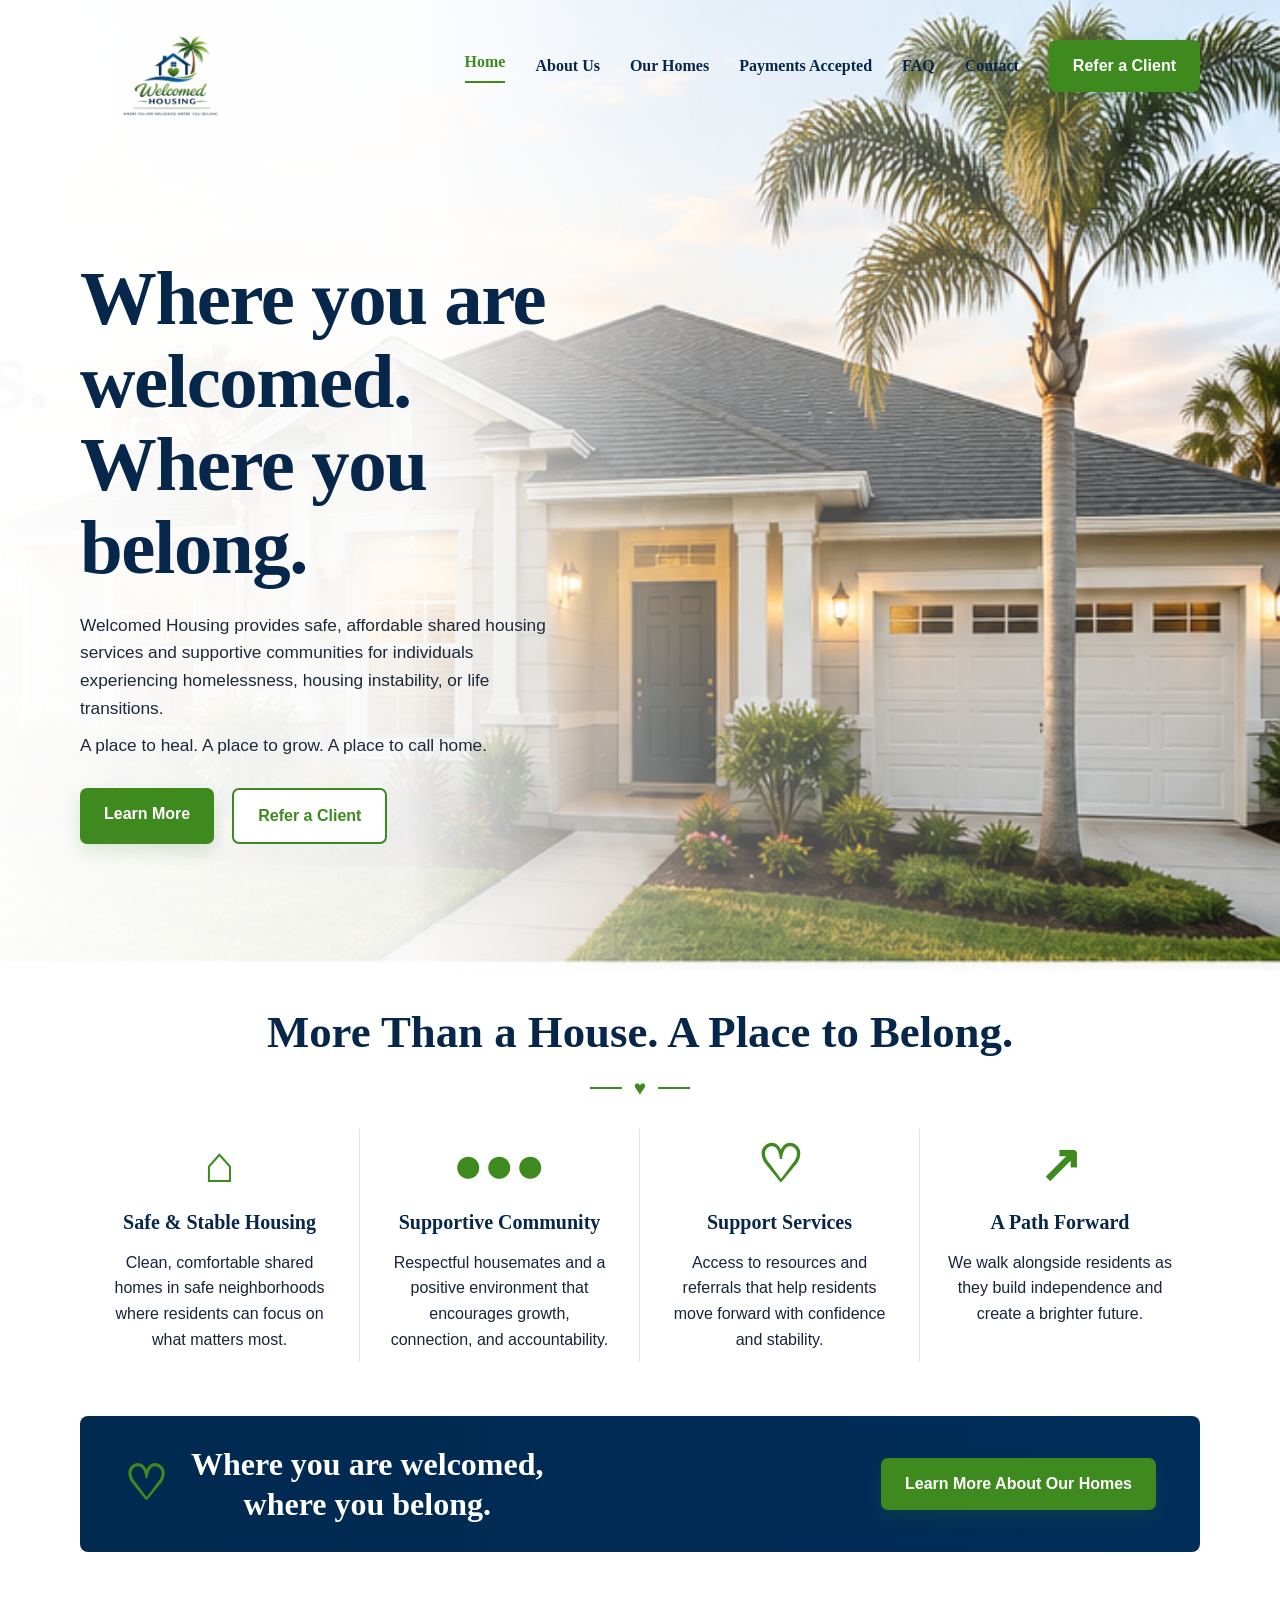
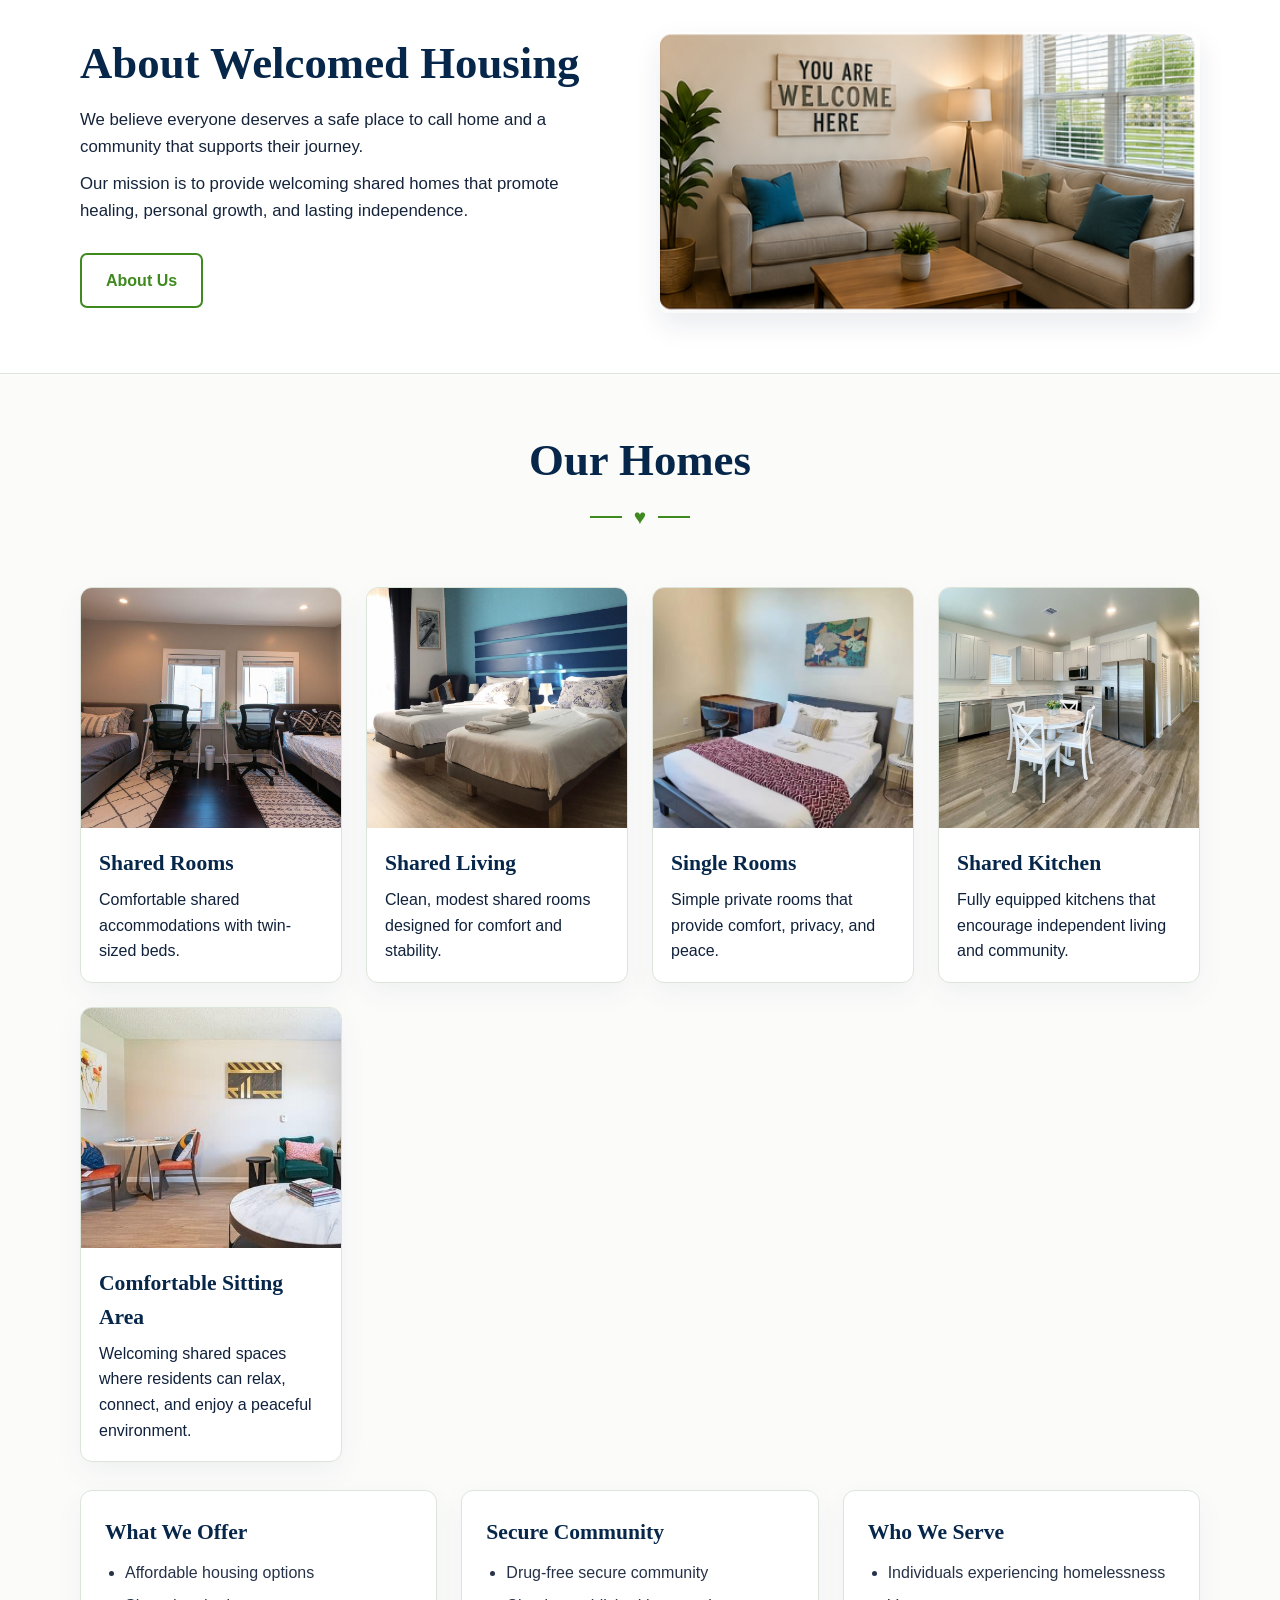
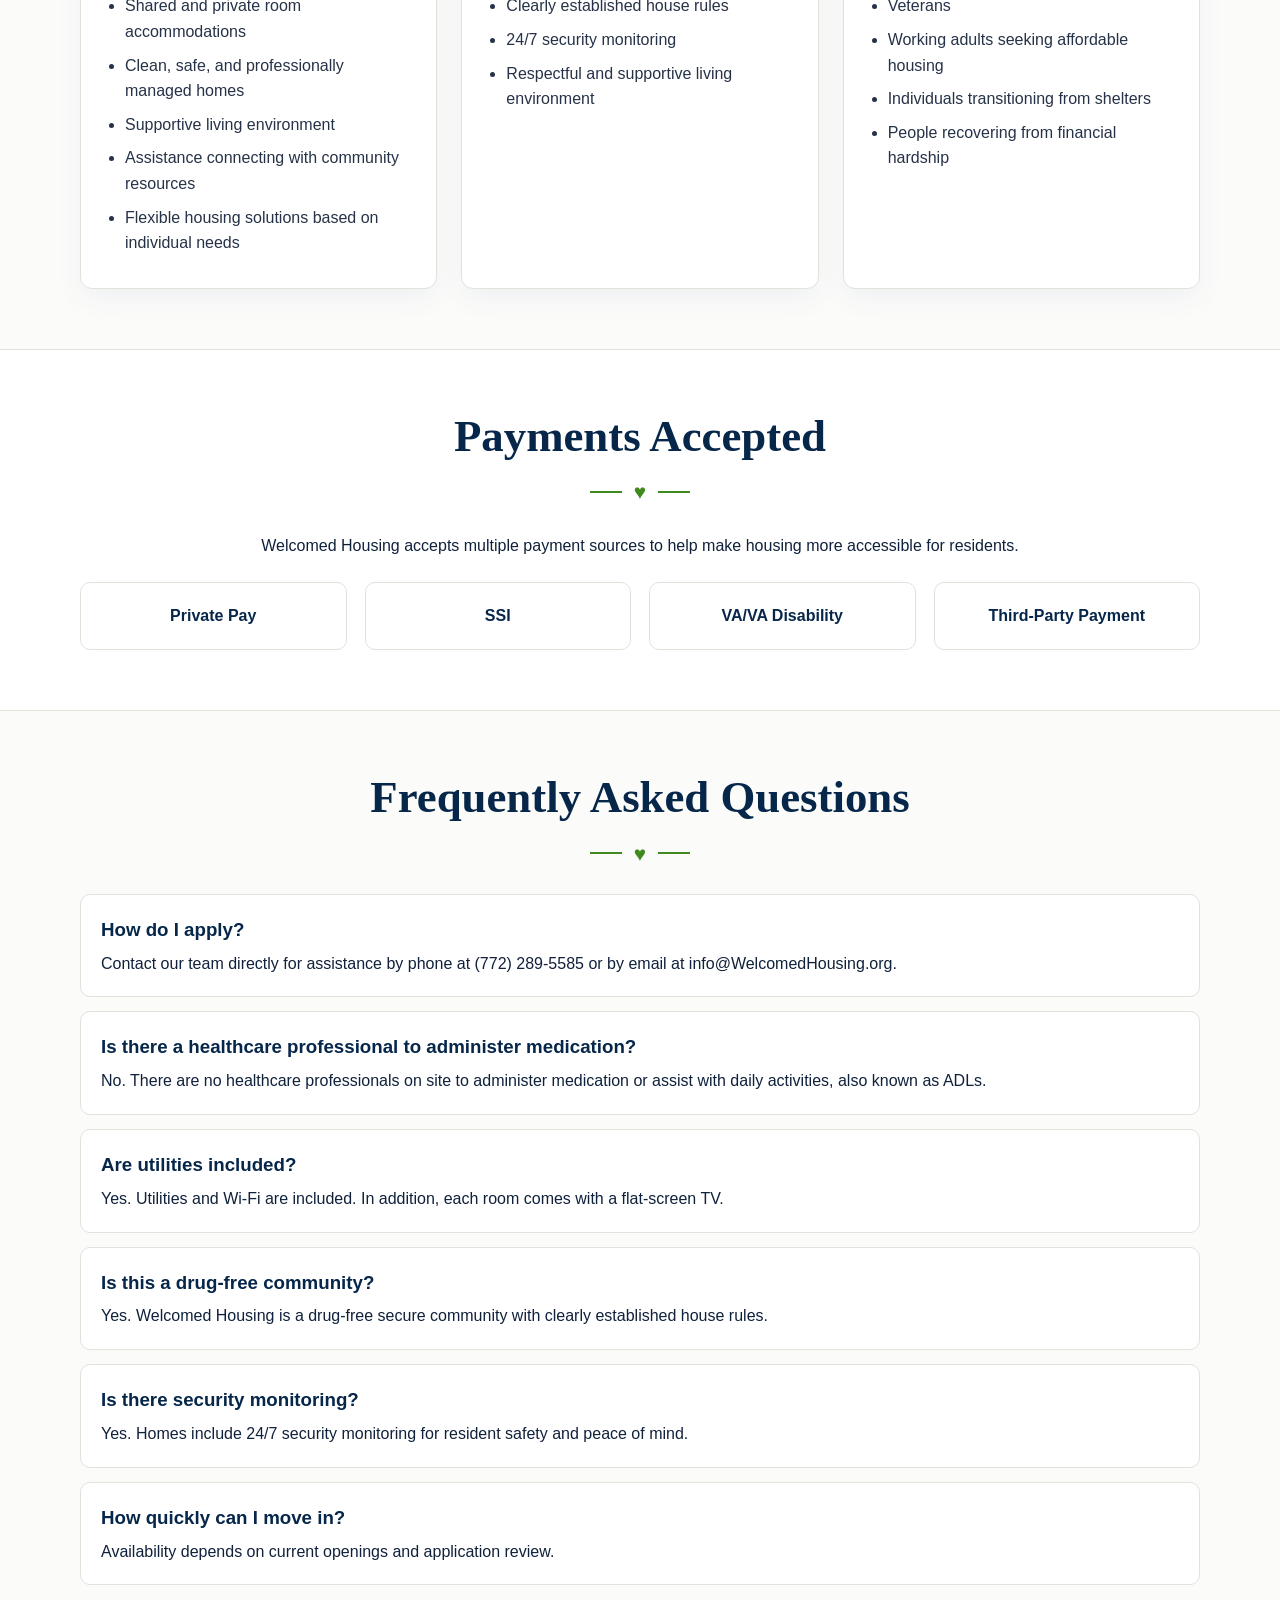
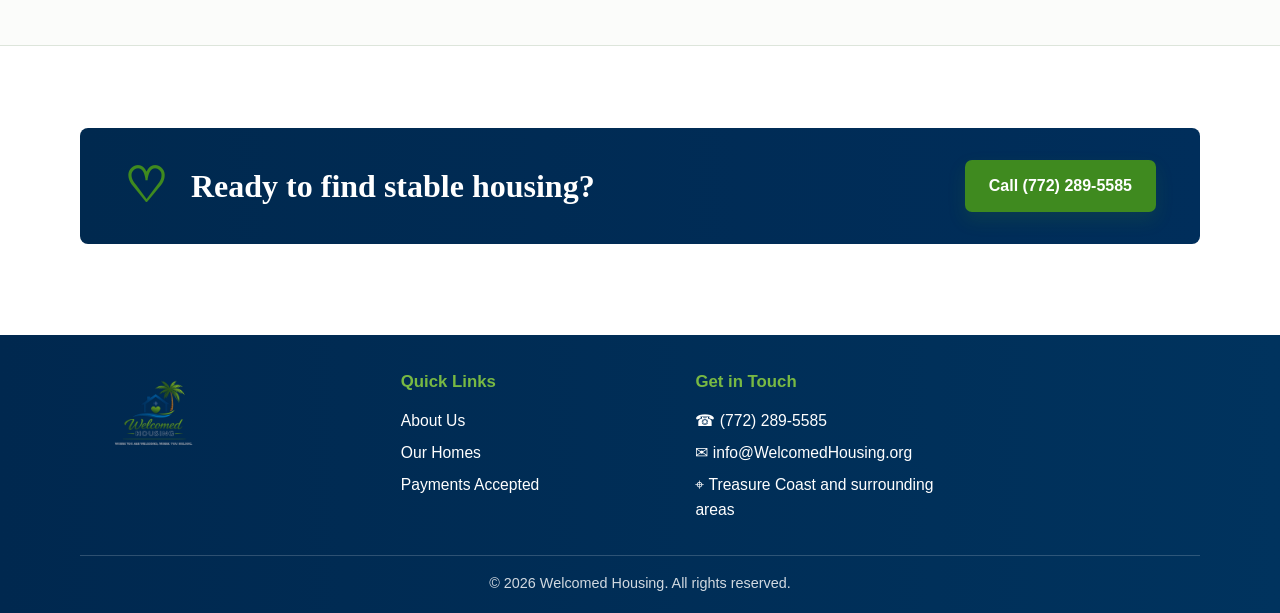
==== index.html @ 11277c95 "Add files via upload" ====
<!DOCTYPE html>
<html lang="en">
<head>
  <meta charset="UTF-8" />
  <meta name="viewport" content="width=device-width, initial-scale=1.0" />
  <title>Welcomed Housing | Safe Homes. Stronger Lives.</title>
  <meta name="description" content="Welcomed Housing provides affordable shared-room housing services for individuals experiencing homelessness and housing instability across the Treasure Coast and surrounding areas." />
  <link rel="stylesheet" href="styles.css">
</head>

<body>
  <header>
    <div class="container nav">
      <a class="logo-wrap" href="#home">
        <img src="[data-uri]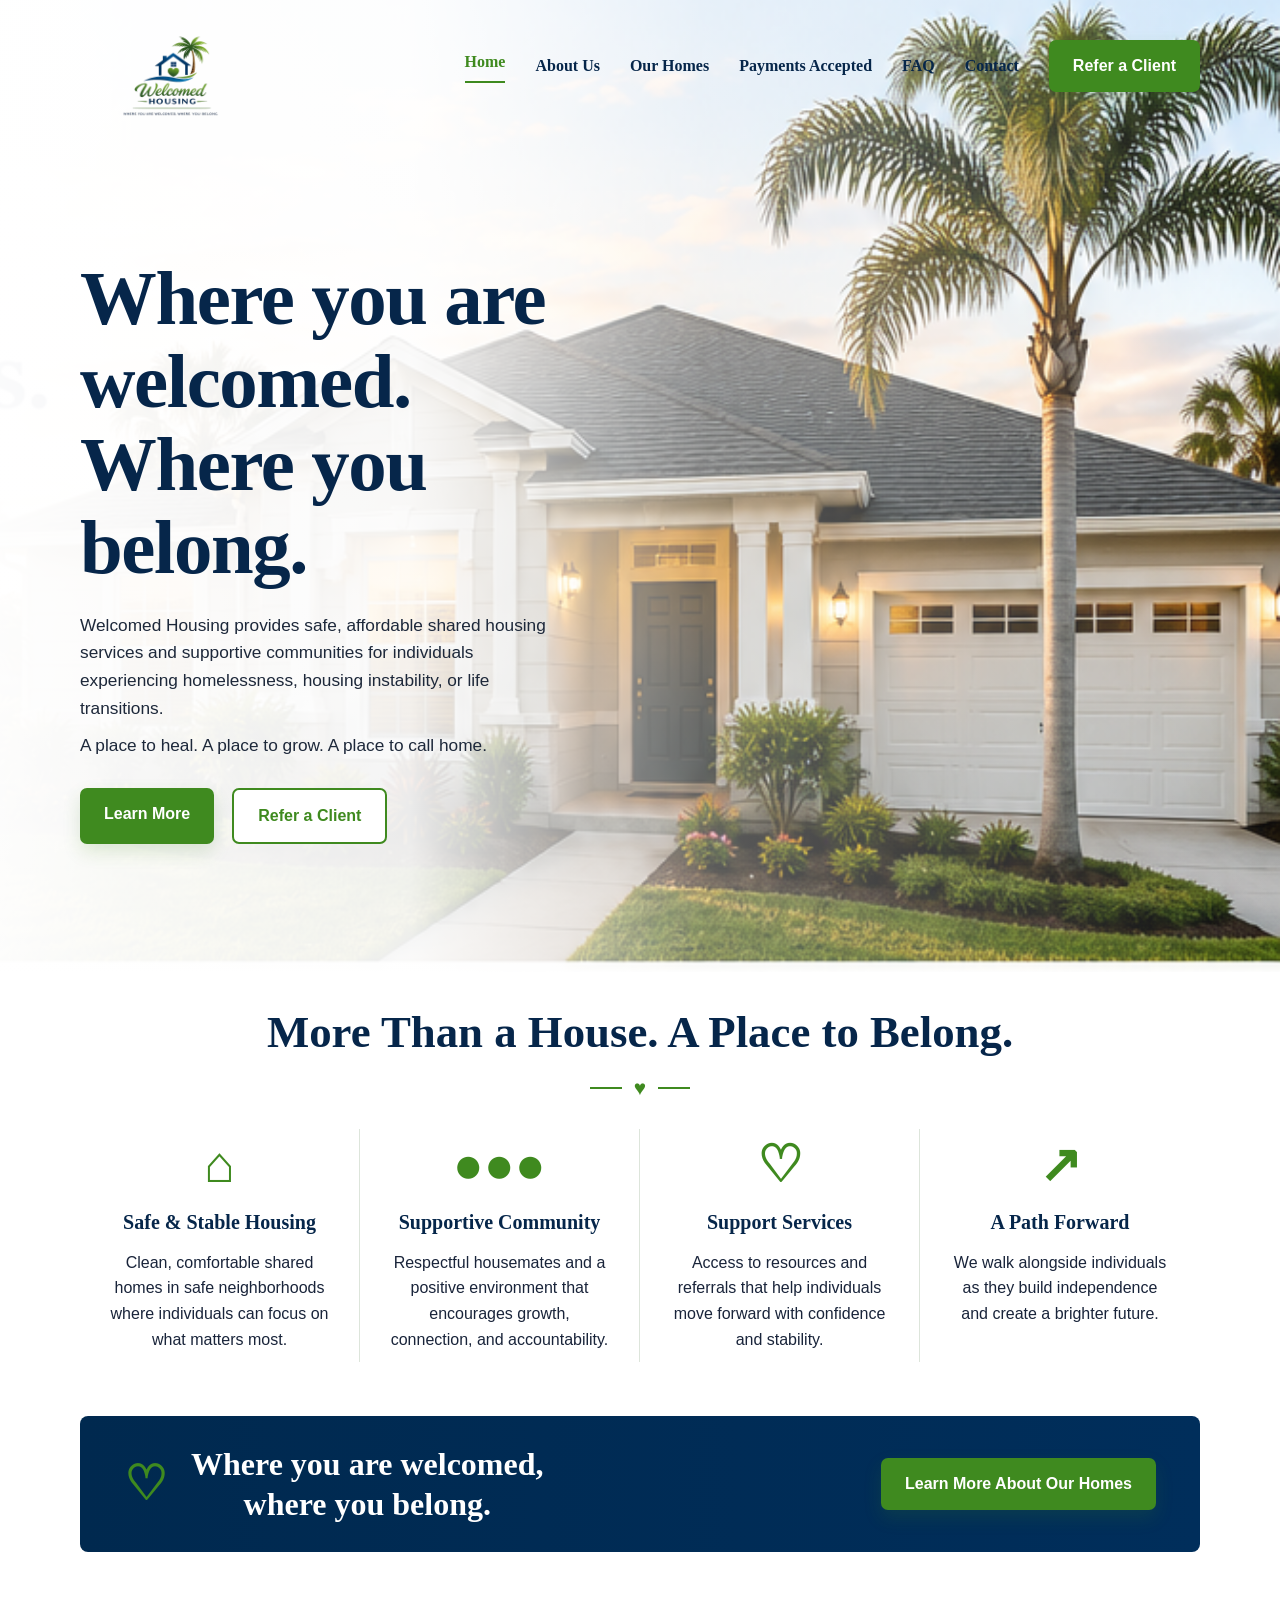
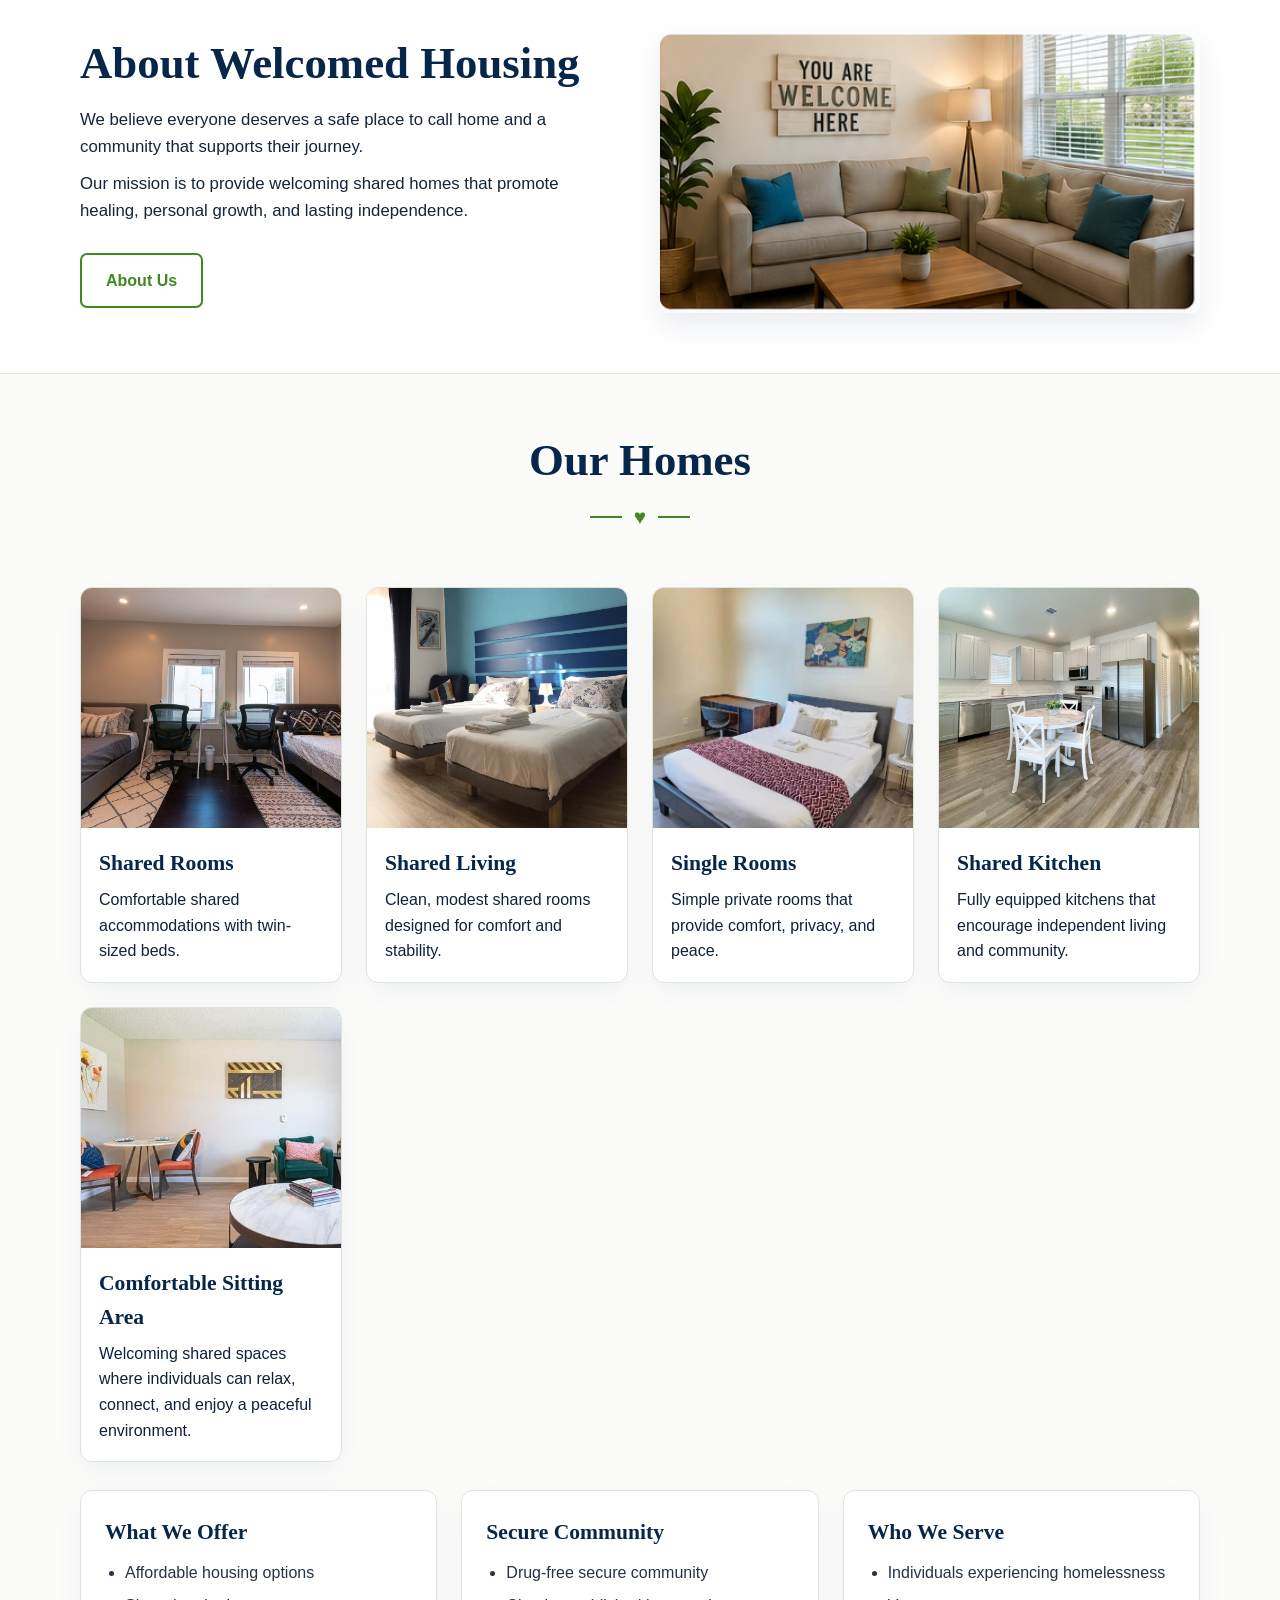
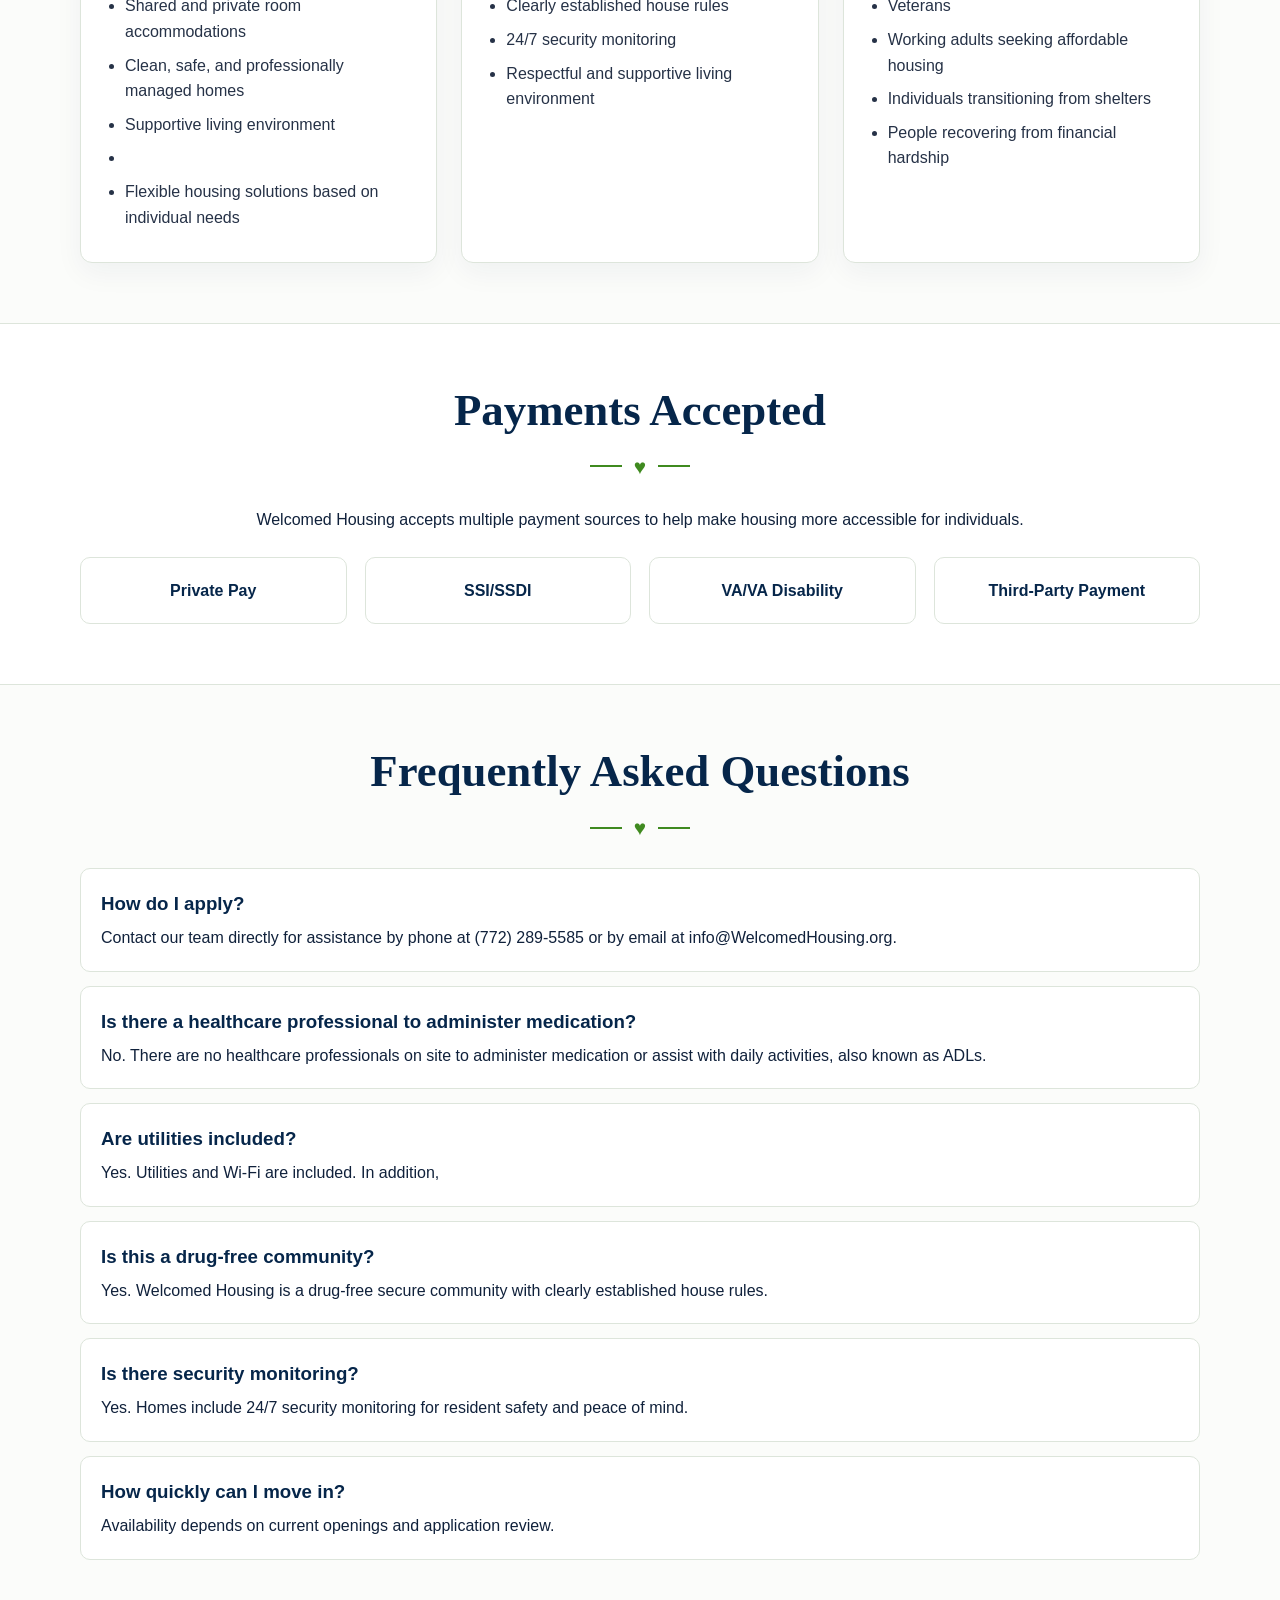
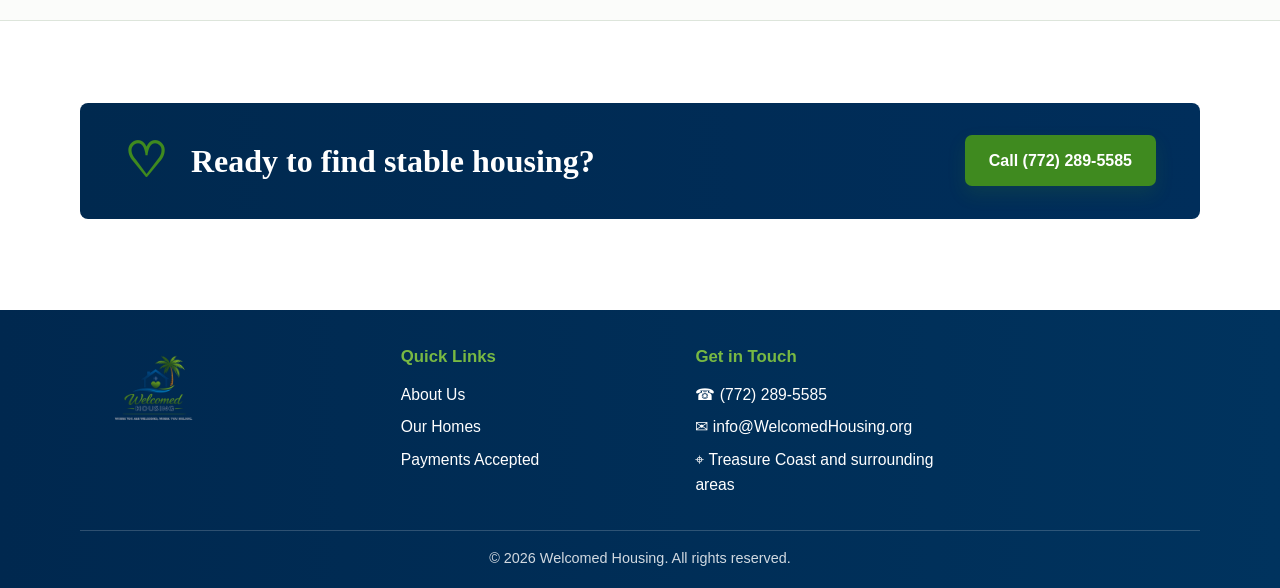
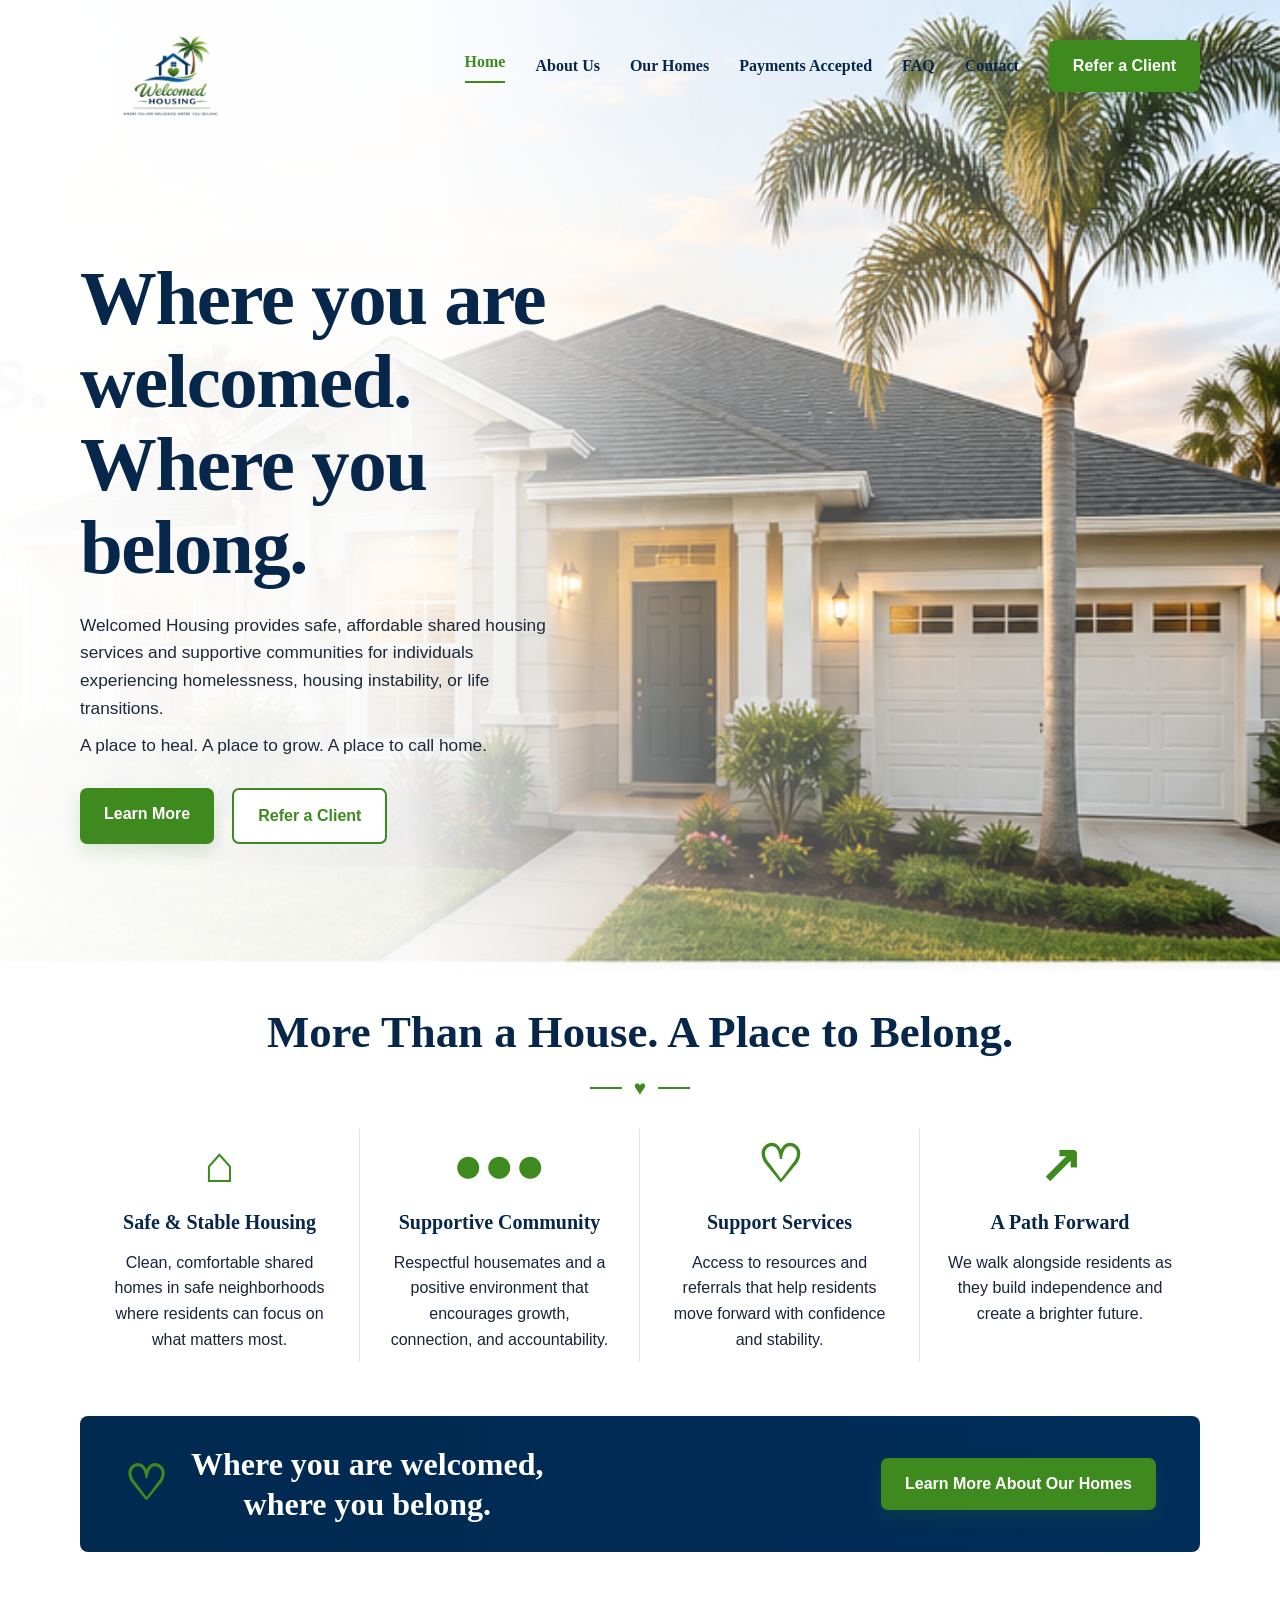
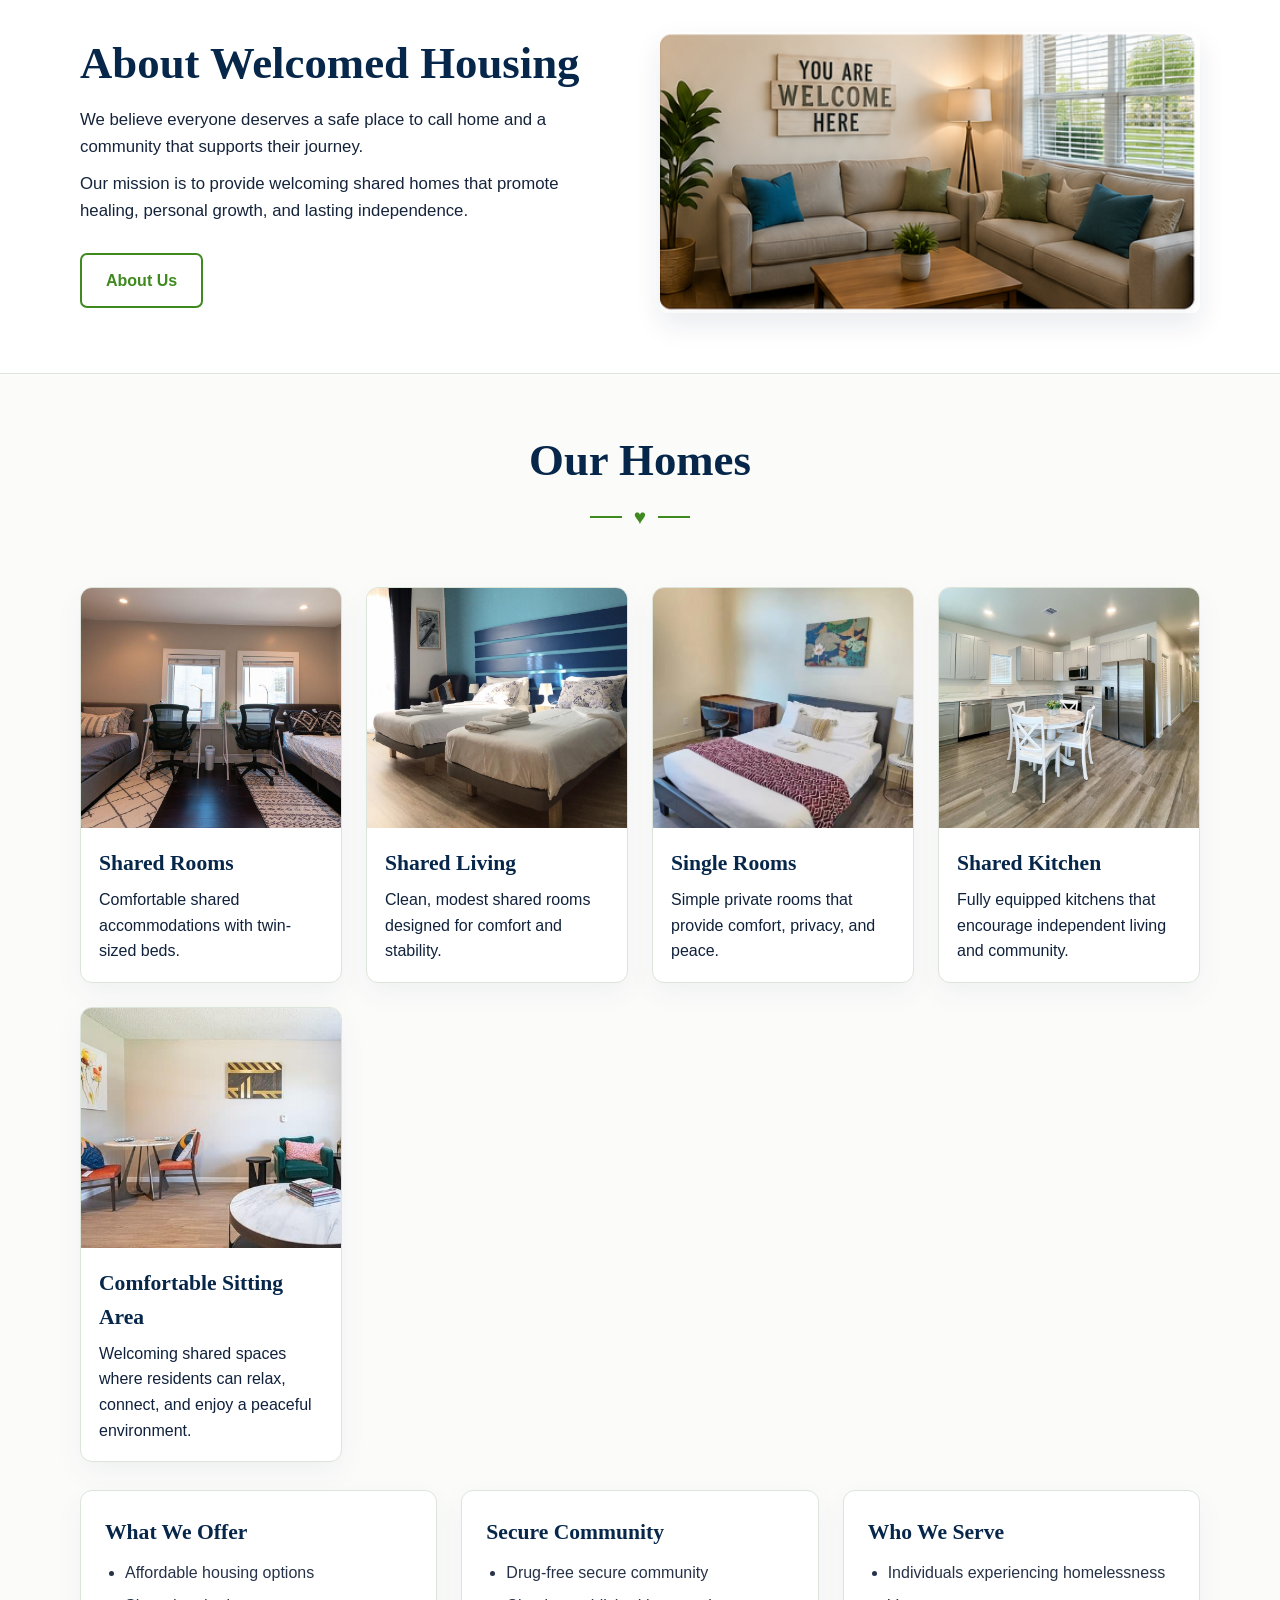
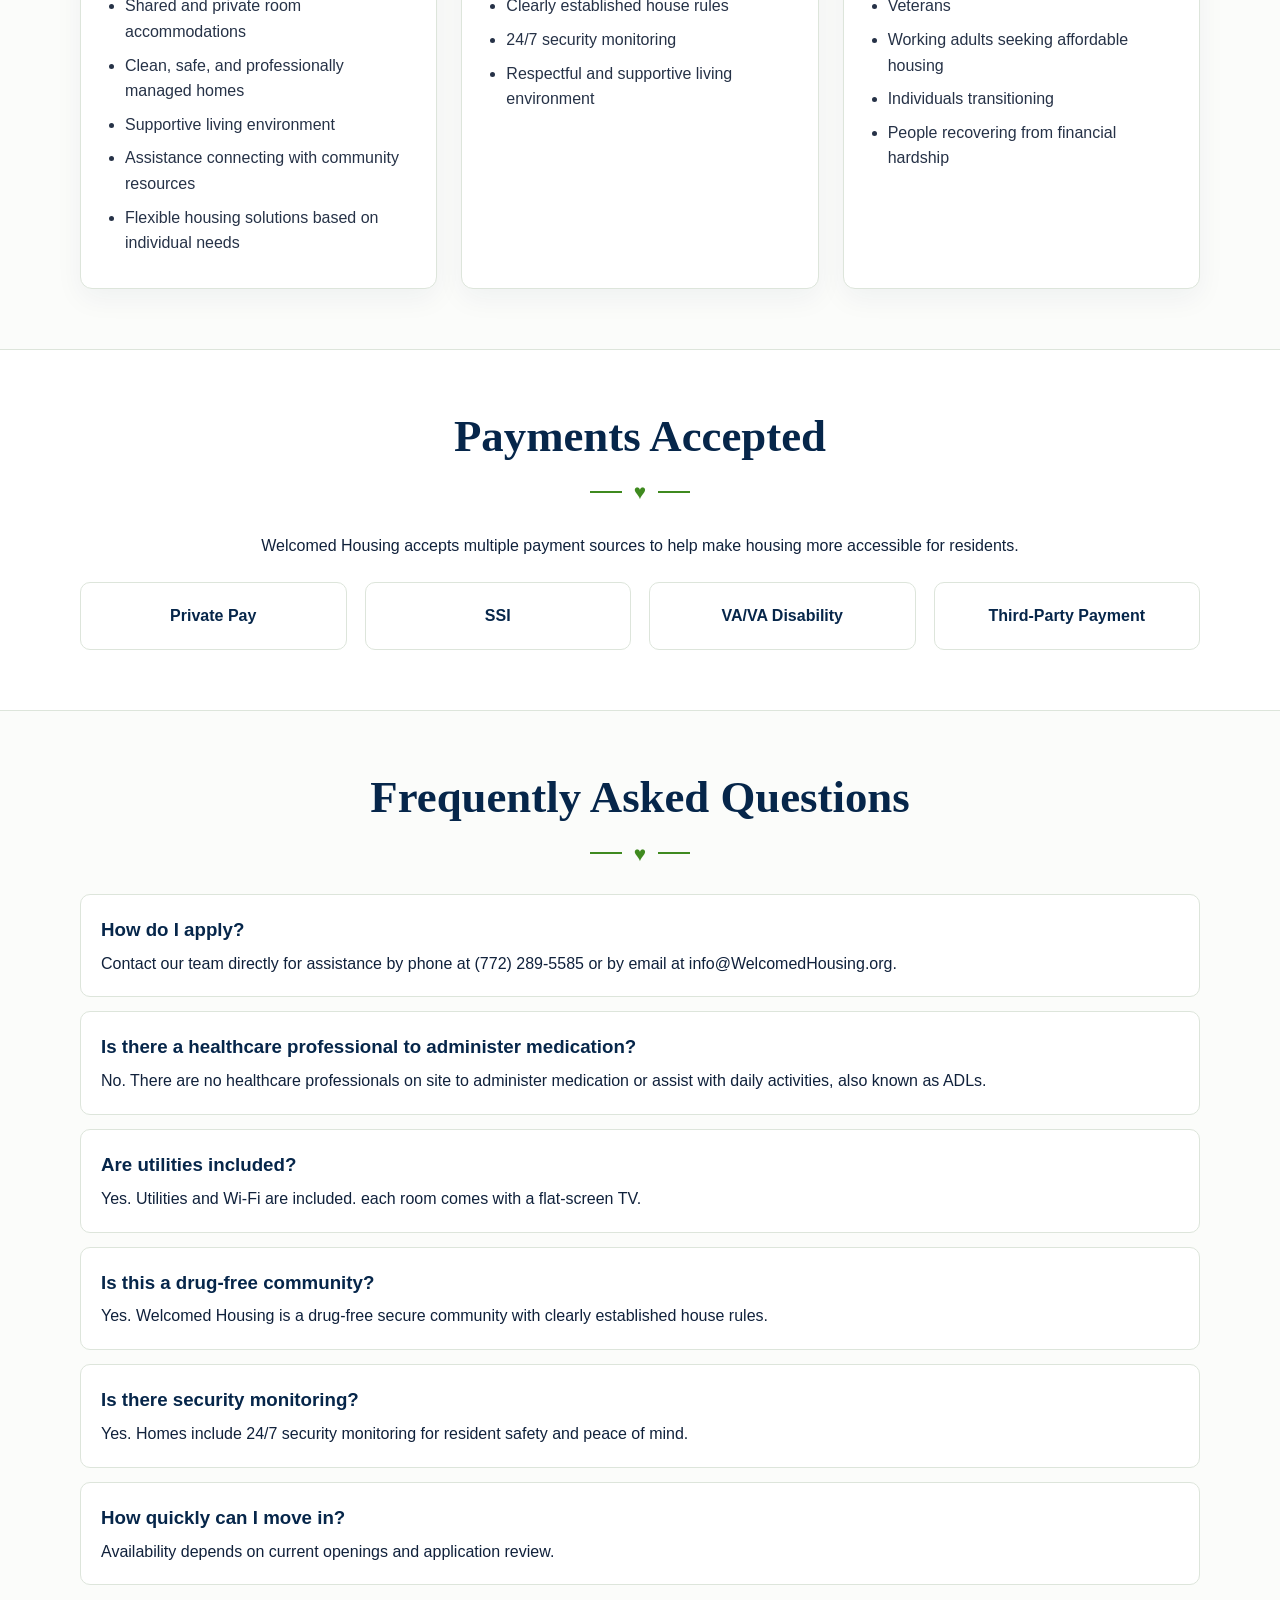
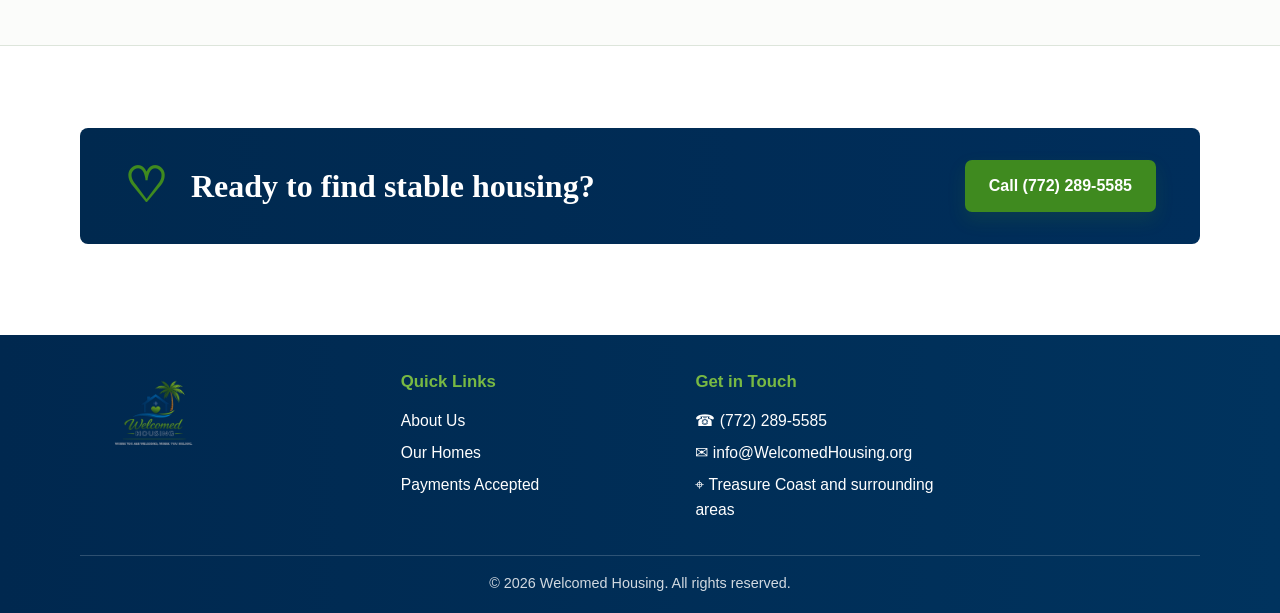
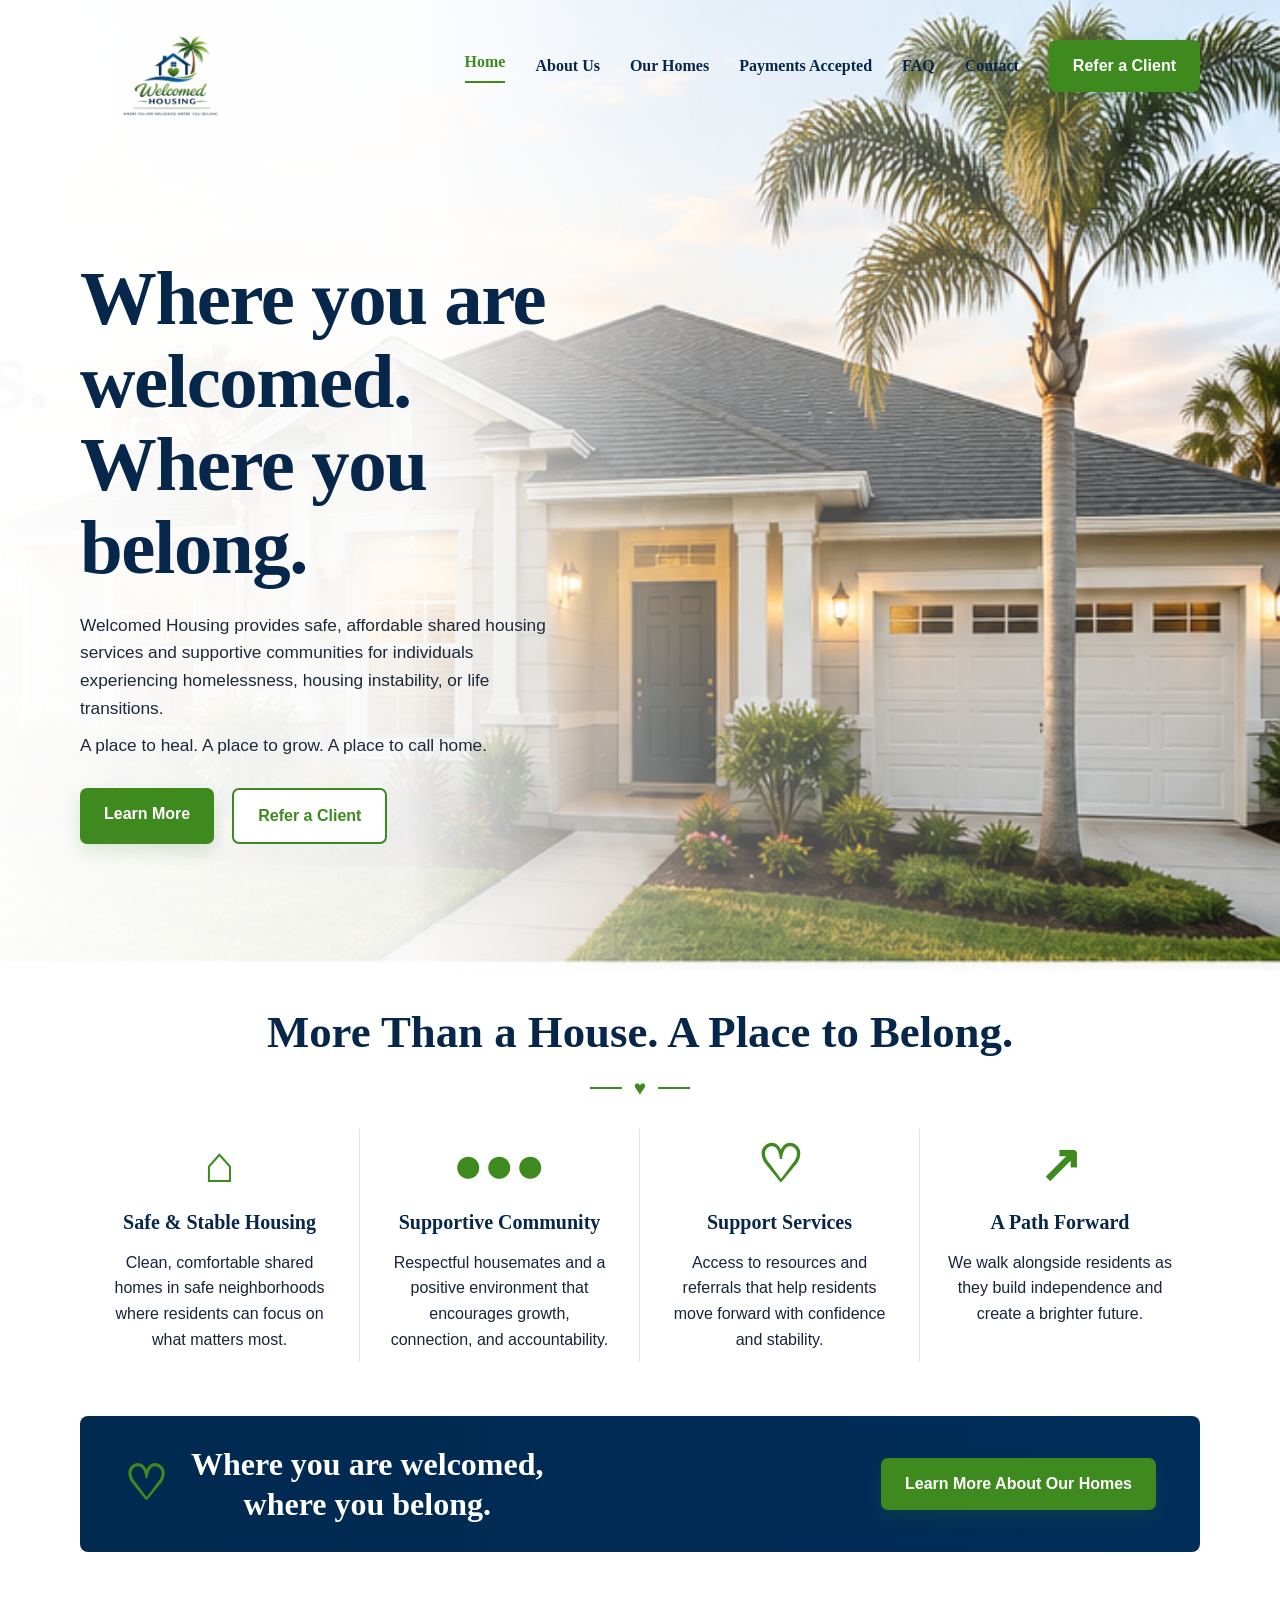
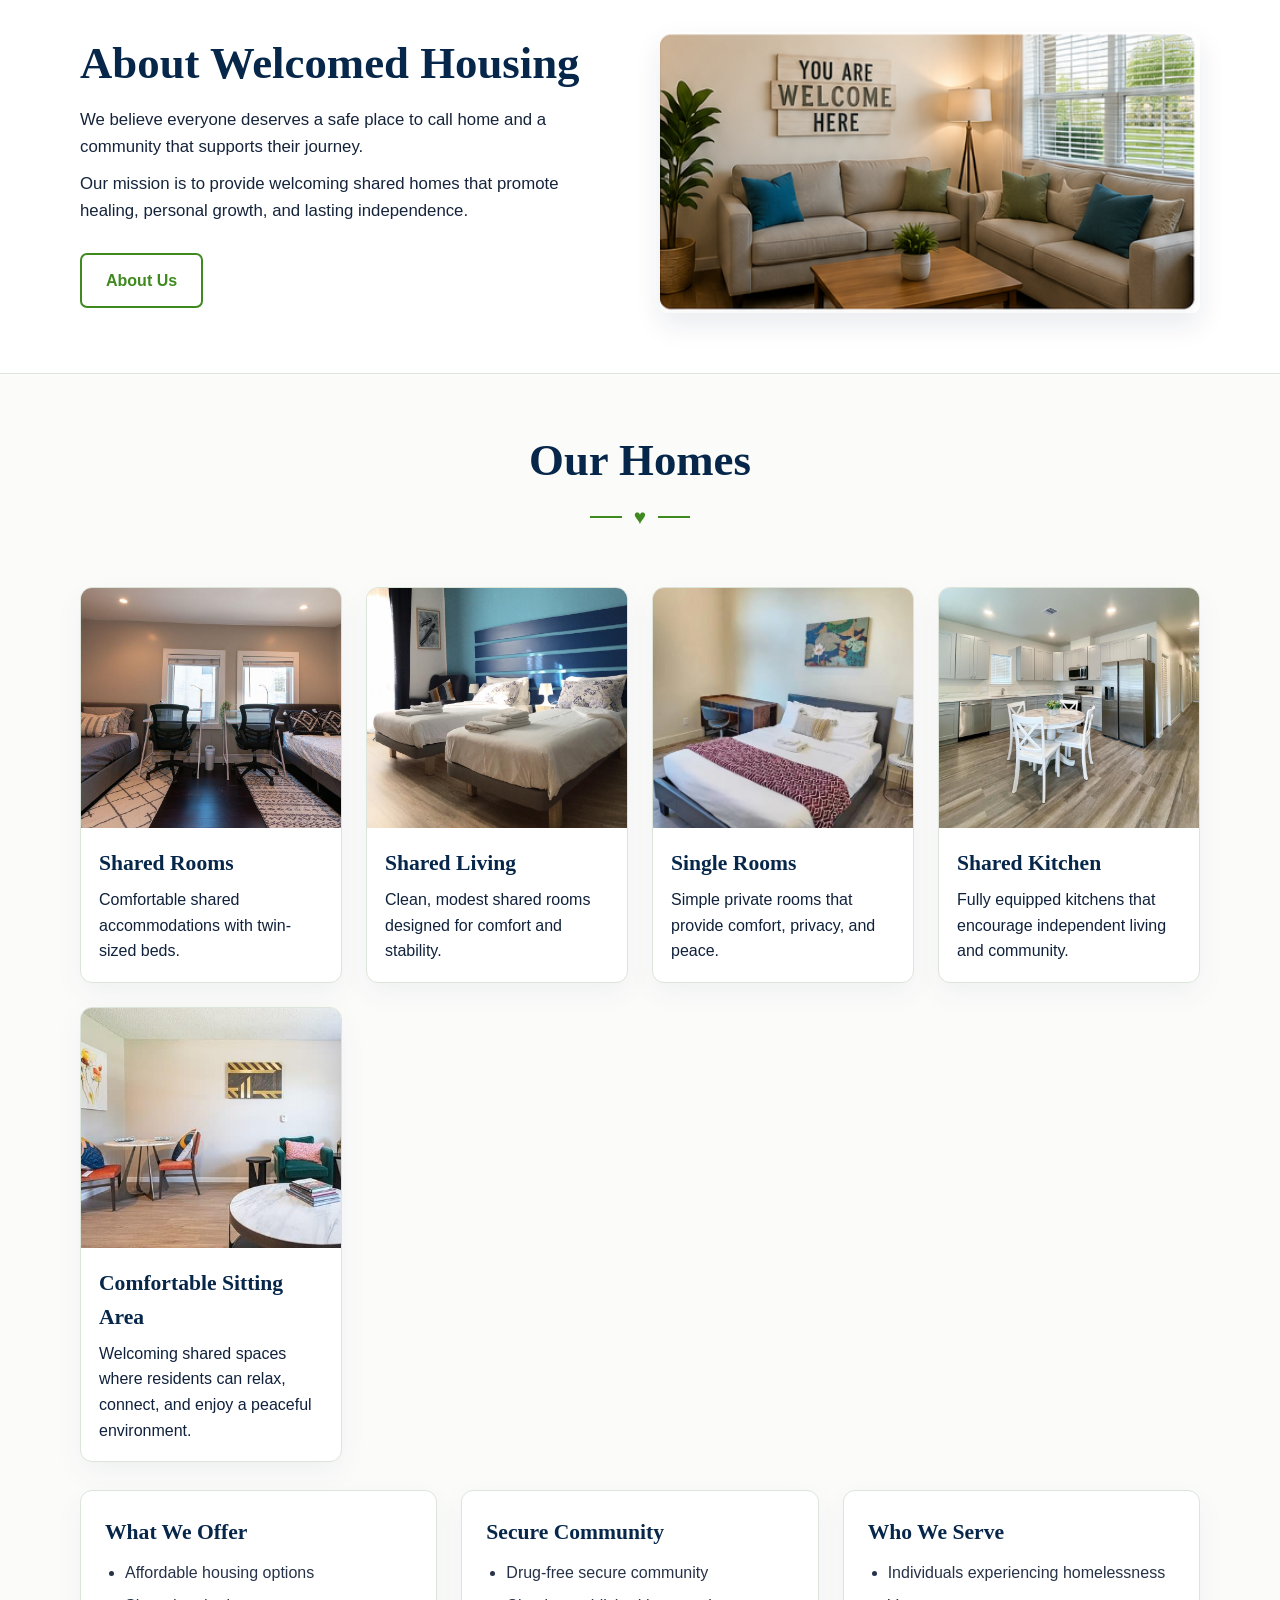
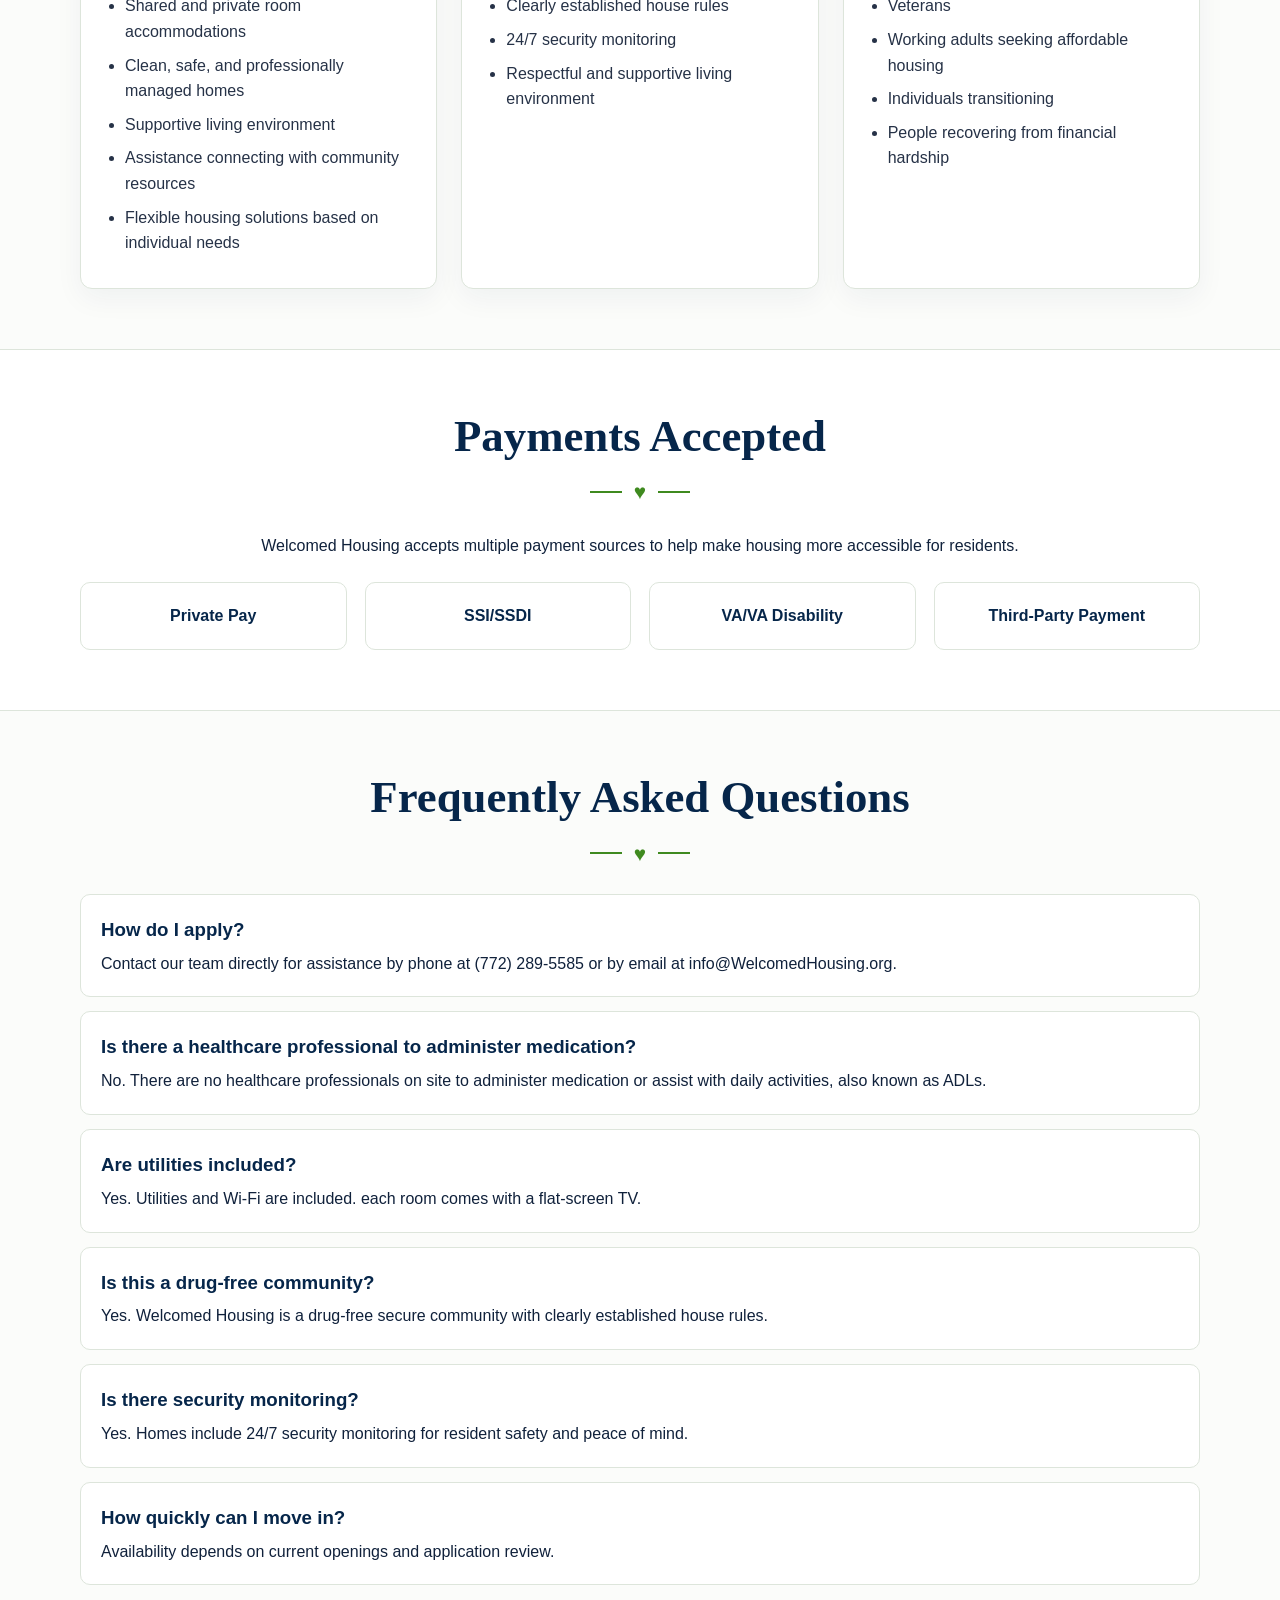
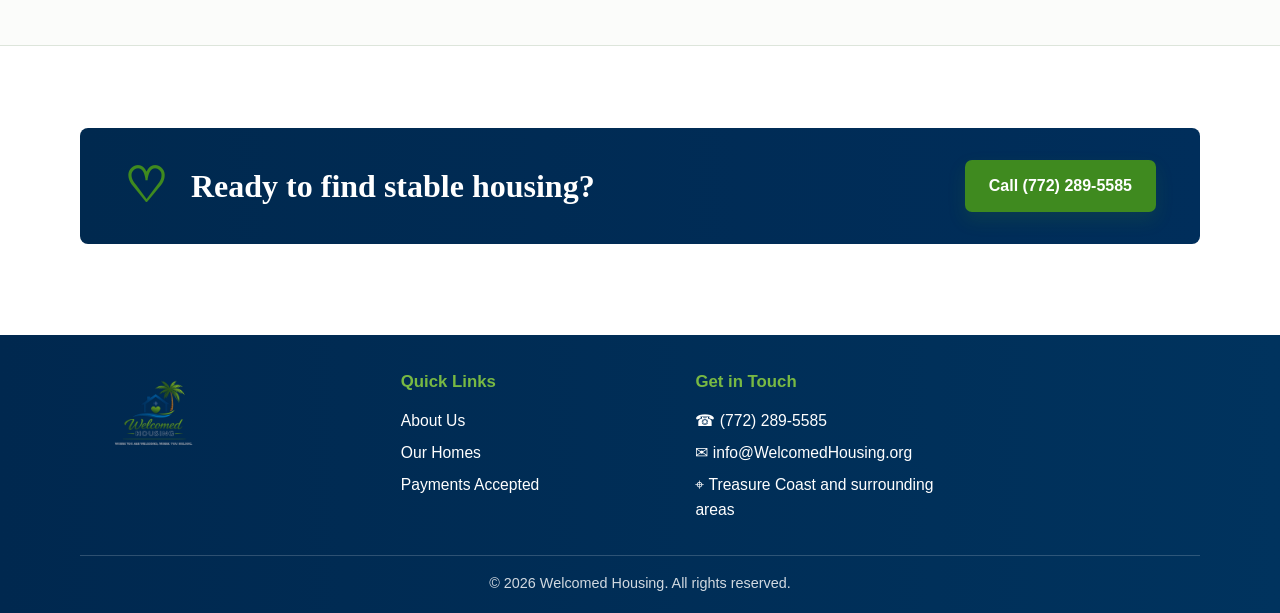
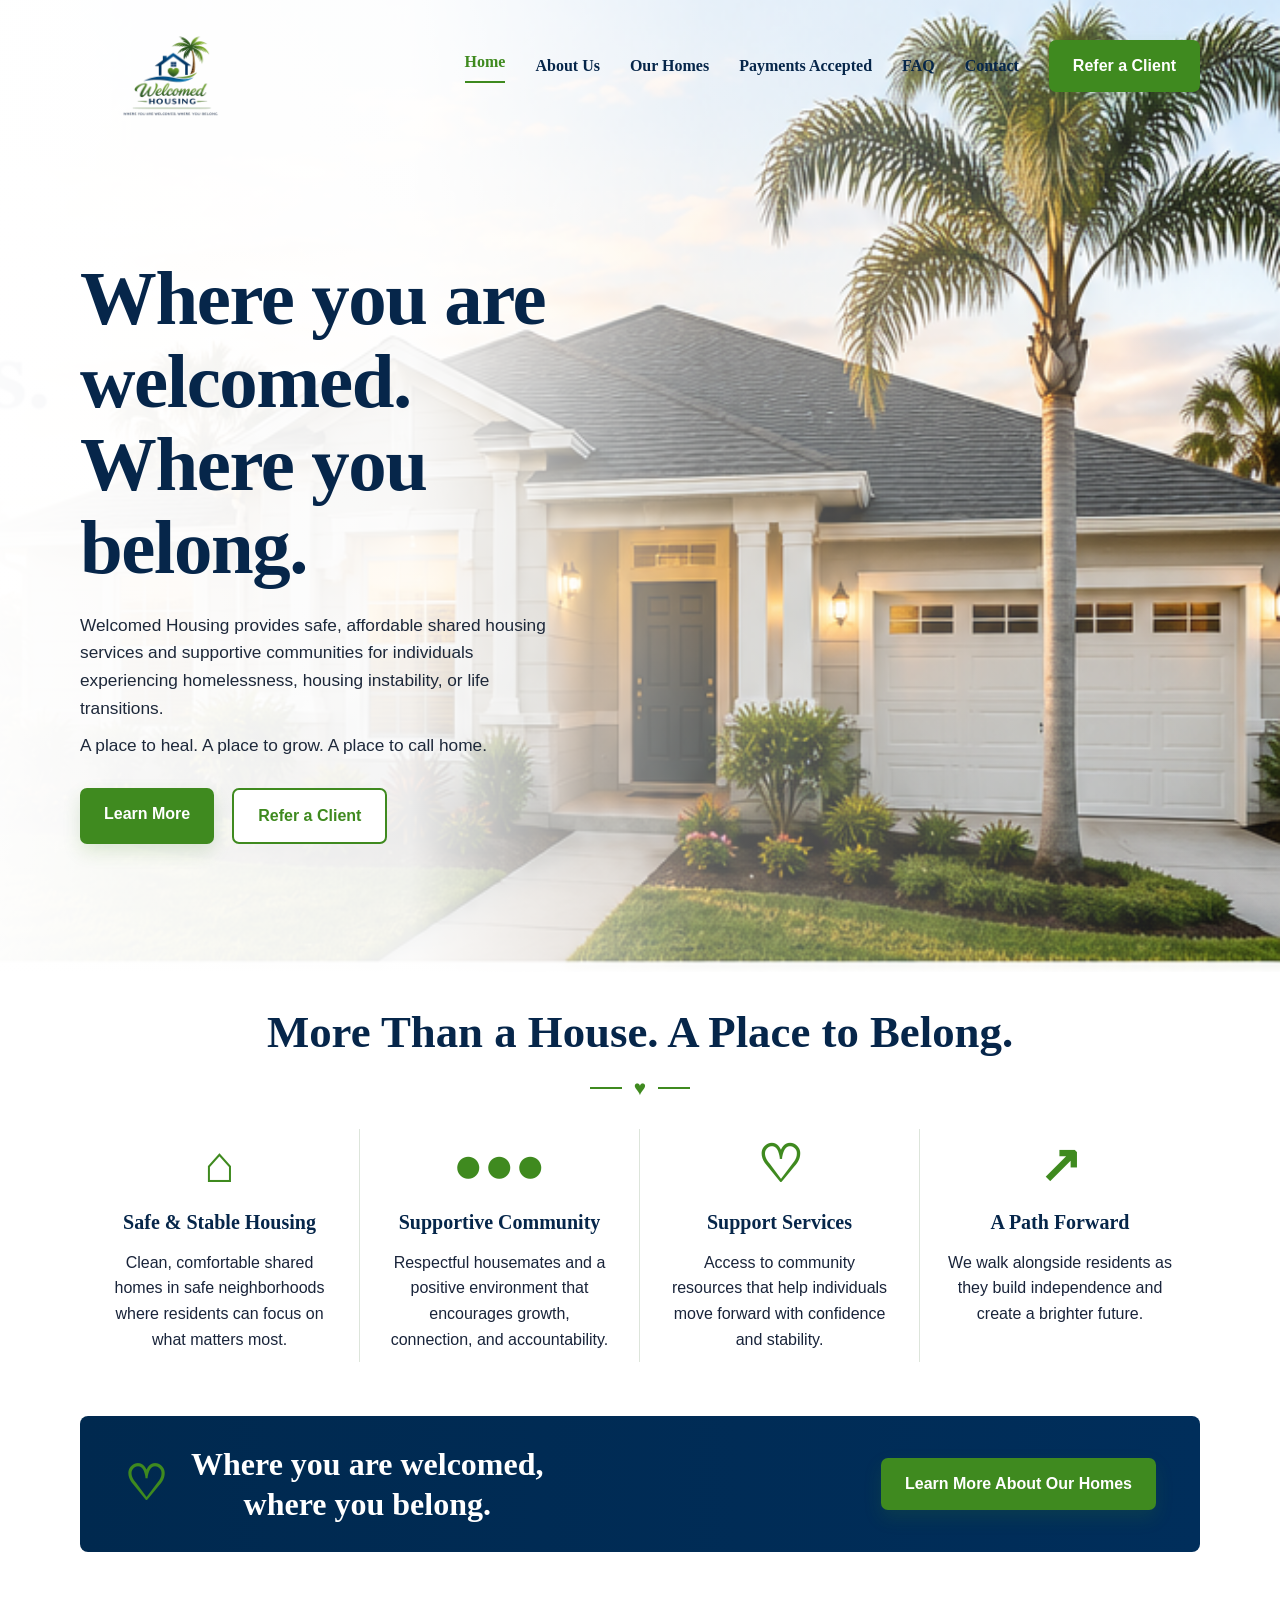
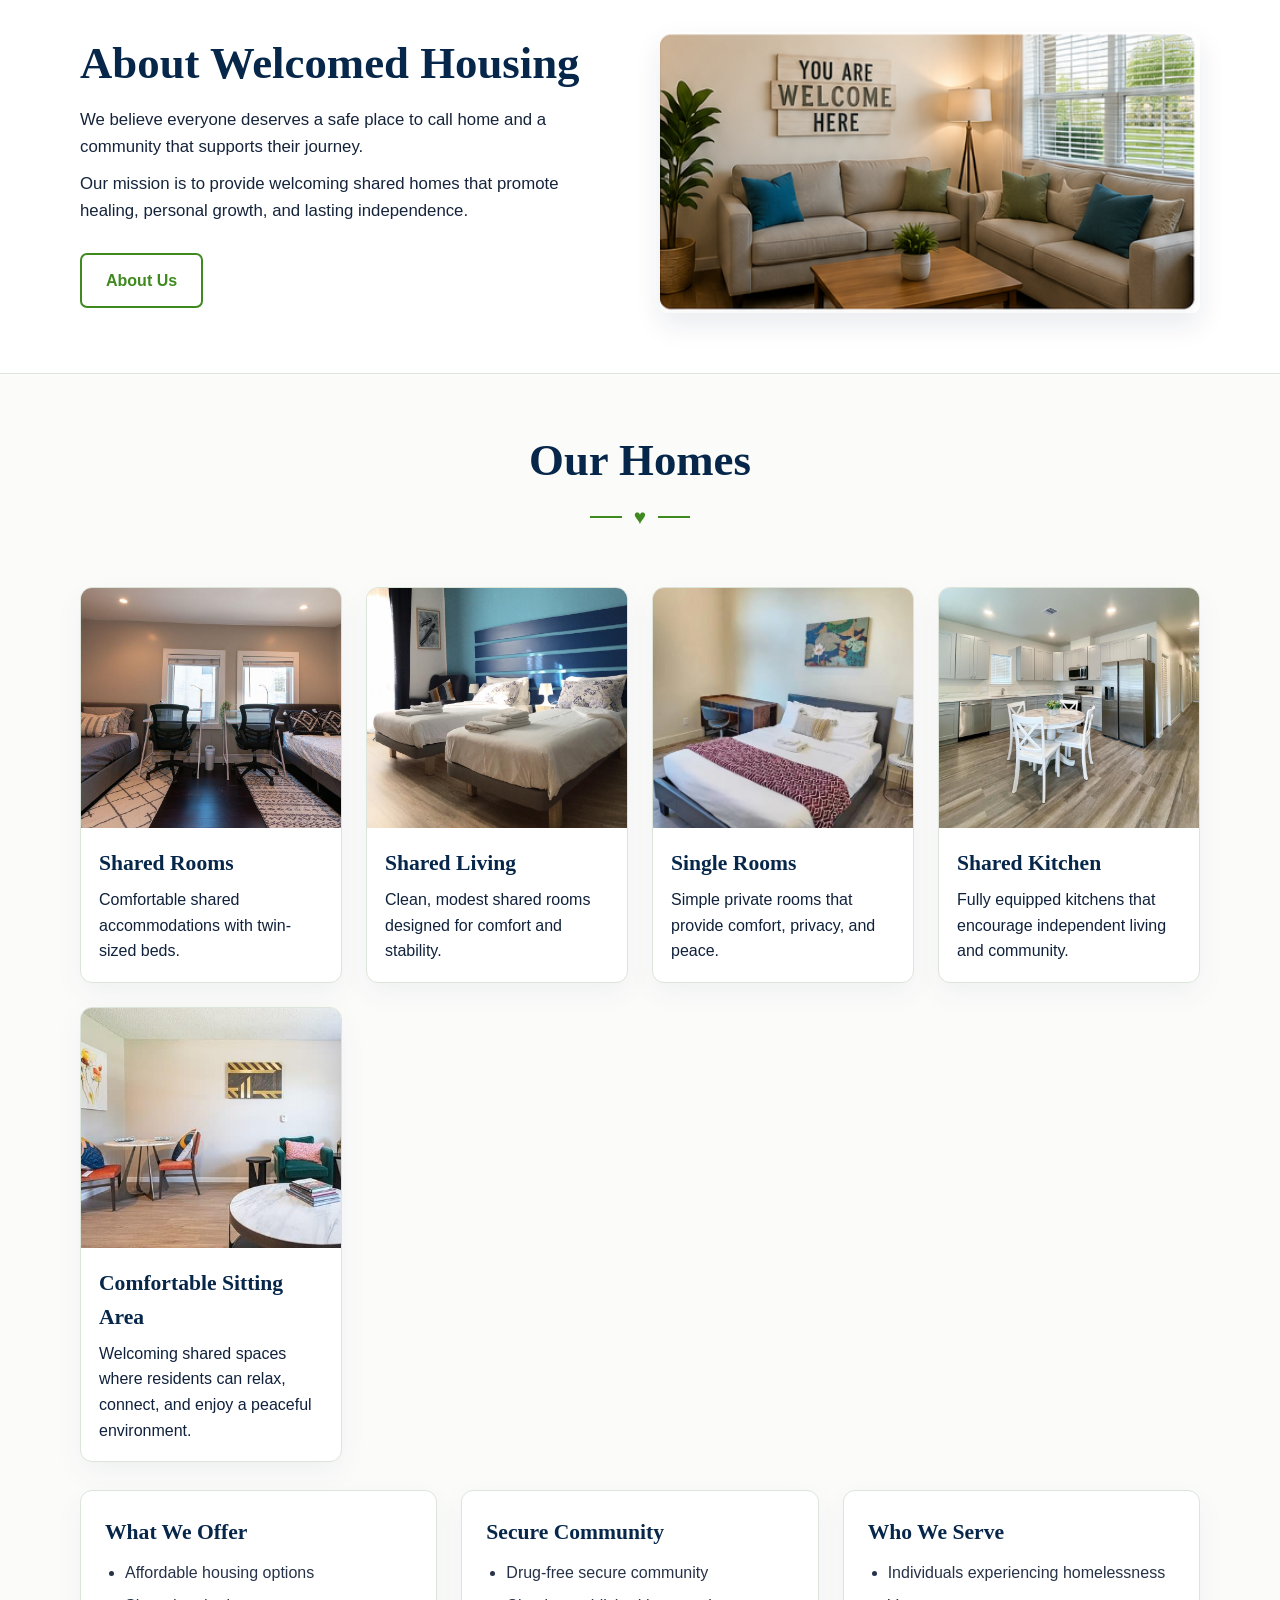
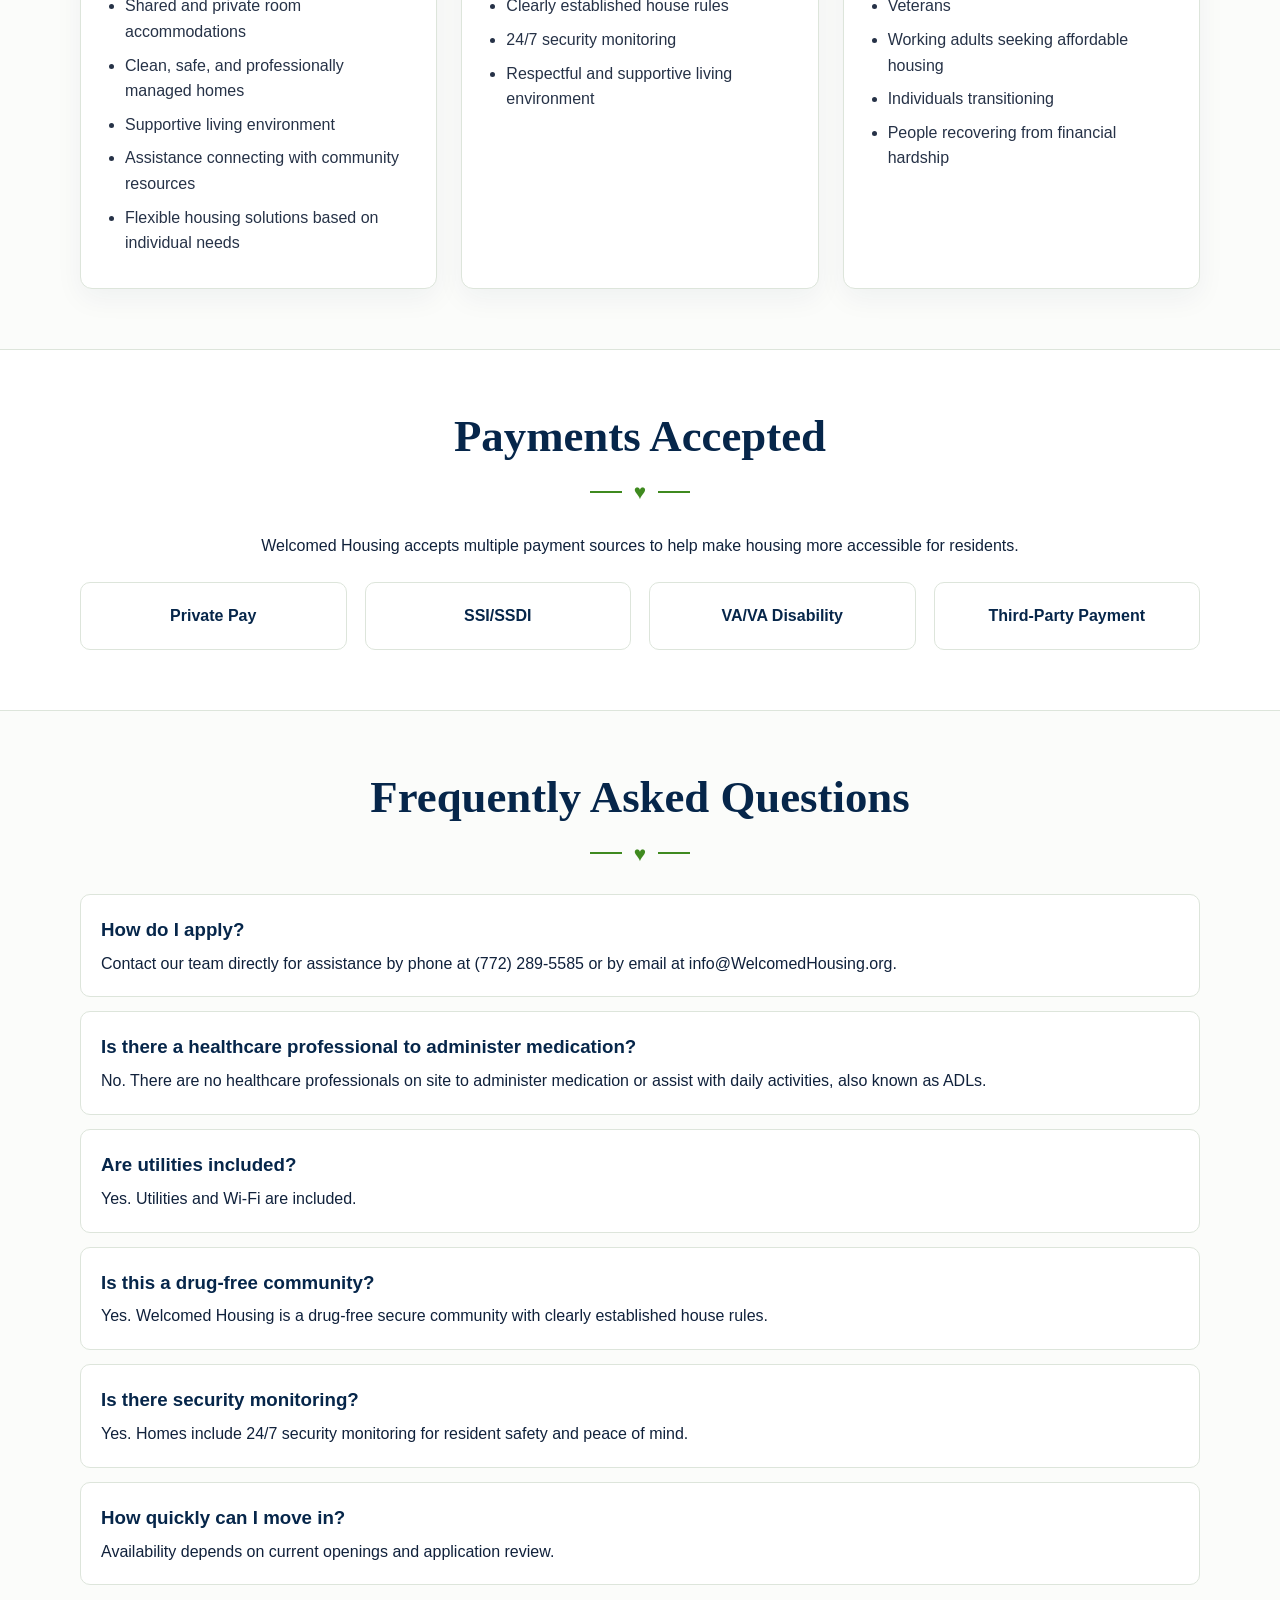
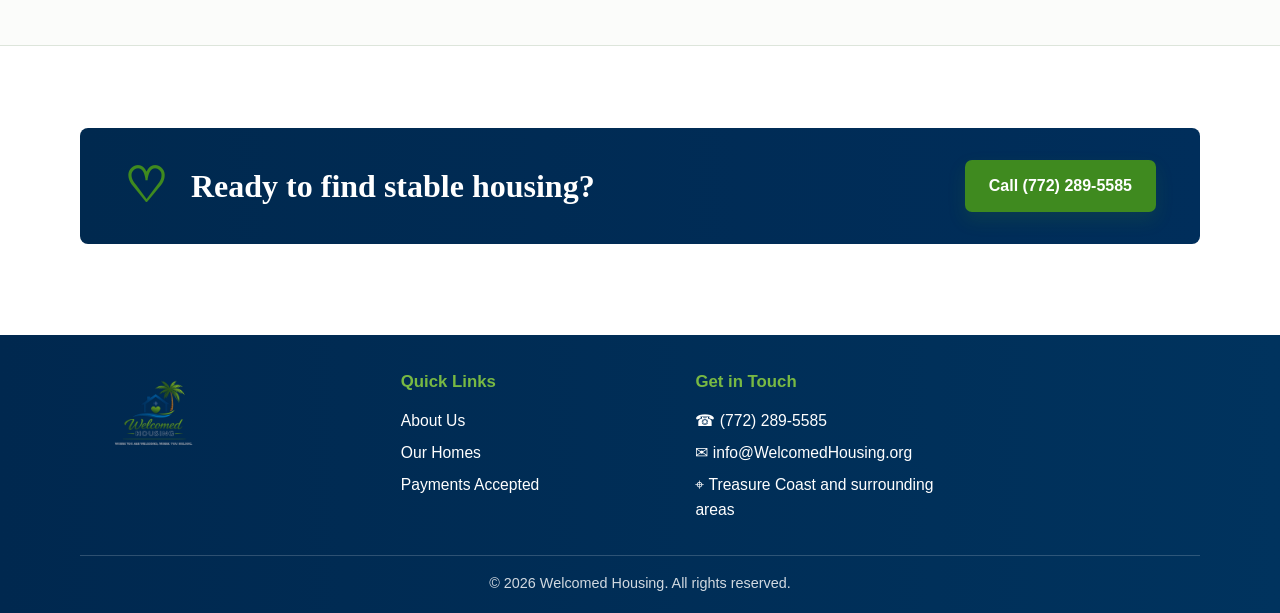
